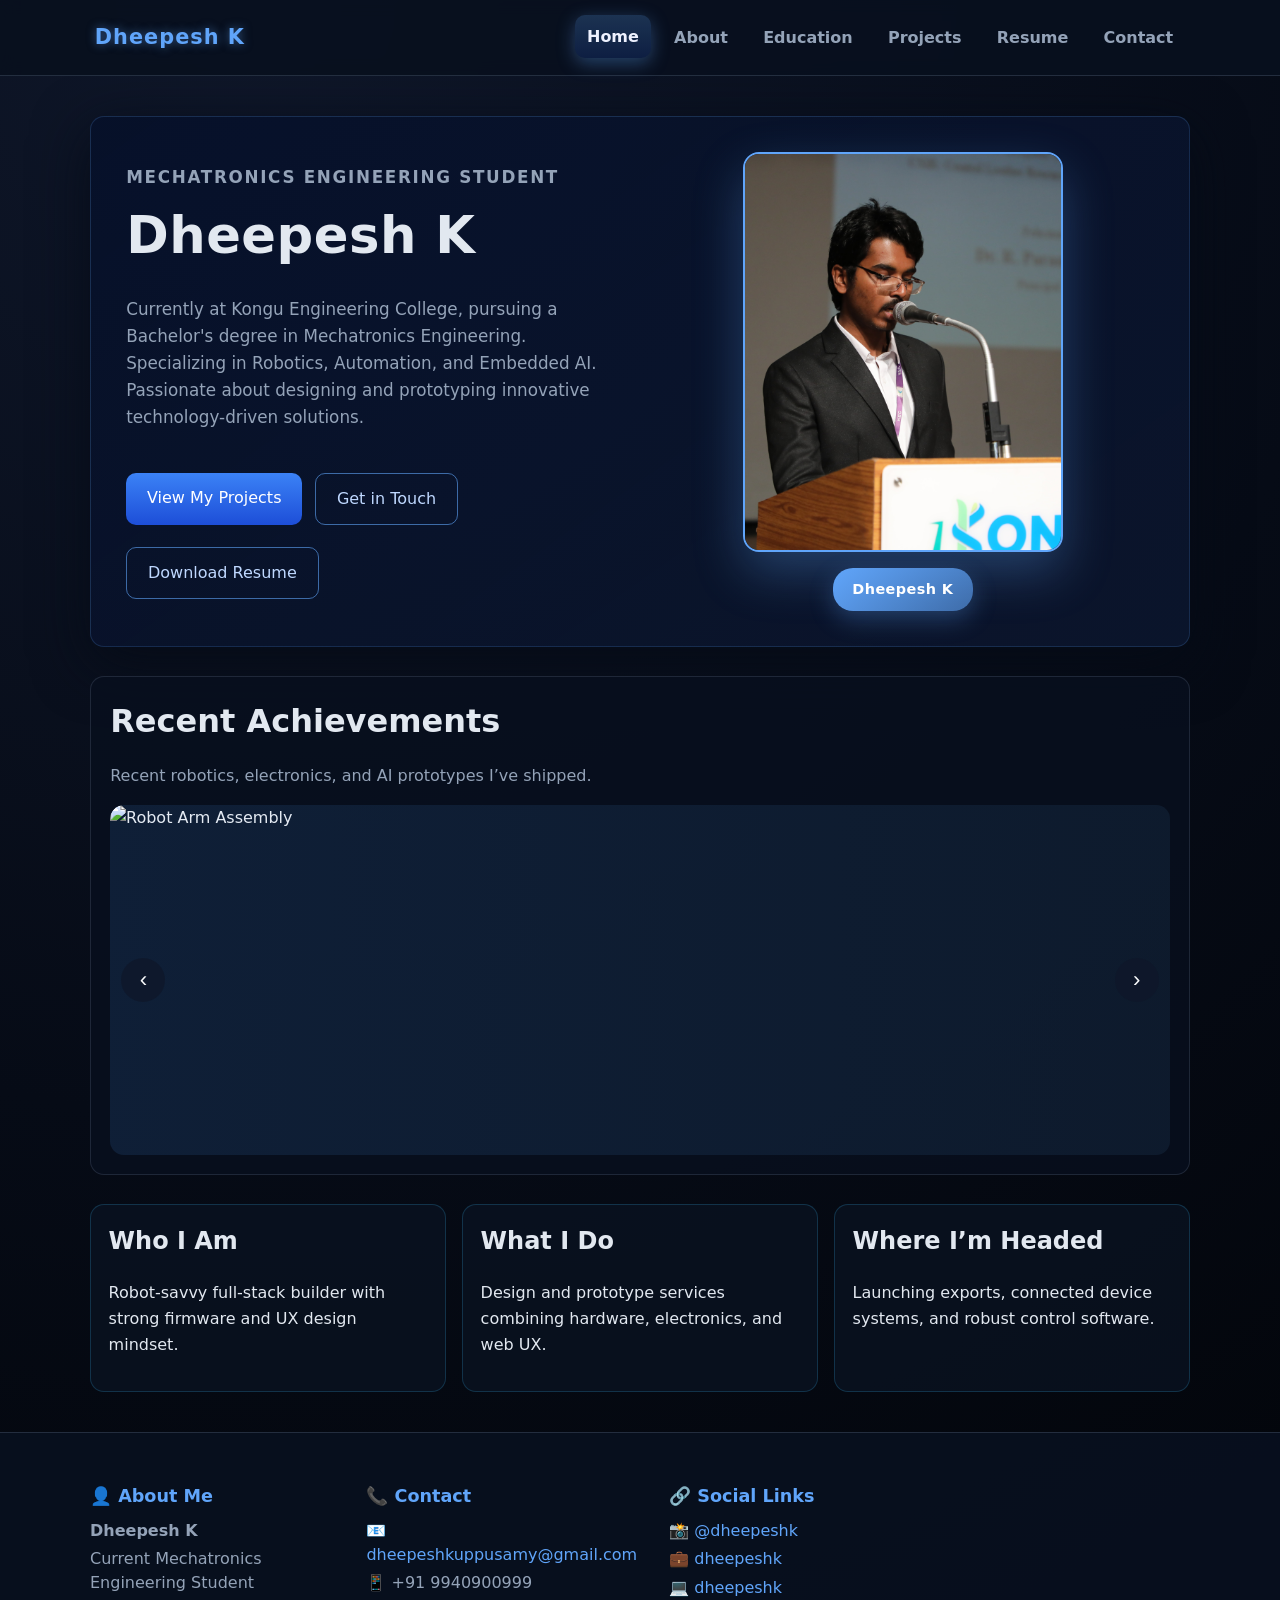
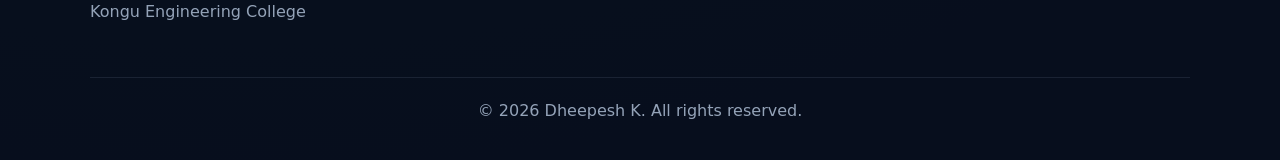
==== index.html @ c15b270b "First" ====
<!DOCTYPE html>
<html lang="en">
<head>
  <meta charset="UTF-8" />
  <meta name="viewport" content="width=device-width, initial-scale=1.0" />
  <title>Home | Dheepesh K</title>
  <link rel="stylesheet" href="css/style.css" />
</head>
<body>
  <div id="header-placeholder"></div>

  <main class="container page-content">
    <section class="hero hero-large">
      <div class="hero-content">
        <p class="kicker">Mechatronics Engineering Student</p>
        <h1>Dheepesh K</h1>
        <p>Currently at Kongu Engineering College, pursuing a Bachelor's degree in Mechatronics Engineering. Specializing in Robotics, Automation, and Embedded AI. Passionate about designing and prototyping innovative technology-driven solutions.</p>
        <div class="hero-actions">
          <a class="btn" href="projects.html">View My Projects</a>
          <a class="btn btn-outline" href="contact.html">Get in Touch</a>
          <a class="btn btn-outline" href="resume.html">Download Resume</a>
        </div>
      </div>
      <div class="hero-image">
        <div class="profile-wrapper">
          <img src="DP.JPEG" alt="Dheepesh K Profile Picture" class="profile-pic">
          <div class="profile-badge">Dheepesh K</div>
        </div>
      </div>
    </section>

    <section class="achievements">
      <div class="section-header">
        <h2>Recent Achievements</h2>
        <p>Recent robotics, electronics, and AI prototypes I’ve shipped.</p>
      </div>
      <div class="carousel-wrapper">
        <button class="carousel-btn prev" aria-label="Previous image">‹</button>
        <div class="carousel-track" id="carousel-track">
          <div class="carousel-slide"><img src="https://via.placeholder.com/900x500/1A202C/63B3ED?text=Robot+Arm+Assembly" alt="Robot Arm Assembly"></div>
          <div class="carousel-slide"><img src="https://via.placeholder.com/900x500/1A202C/63B3ED?text=Microcontroller+PCB" alt="Microcontroller PCB"></div>
          <div class="carousel-slide"><img src="https://via.placeholder.com/900x500/1A202C/63B3ED?text=Sensor+Hive+Network" alt="Sensor Hive Network"></div>
          <div class="carousel-slide"><img src="https://via.placeholder.com/900x500/1A202C/63B3ED?text=Autonomous+Drone" alt="Autonomous Drone"></div>
        </div>
        <button class="carousel-btn next" aria-label="Next image">›</button>
      </div>
    </section>

    <section class="highlights">
      <div class="card">
        <h2>Who I Am</h2>
        <p>Robot-savvy full-stack builder with strong firmware and UX design mindset.</p>
      </div>
      <div class="card">
        <h2>What I Do</h2>
        <p>Design and prototype services combining hardware, electronics, and web UX.</p>
      </div>
      <div class="card">
        <h2>Where I’m Headed</h2>
        <p>Launching exports, connected device systems, and robust control software.</p>
      </div>
    </section>
  </main>

  <div id="footer-placeholder"></div>

  <script src="js/script.js"></script>
</body>
</html>
---- css/style.css ----
:root {
  --bg: #060b16;
  --surface: #0f172a;
  --surface-light: #111c34;
  --text: #e2e8f0;
  --muted: #94a3b8;
  --border: #1e293b;
  --accent: #60a5fa;
  --accent-dark: #2563eb;
  --accent-soft: rgba(96, 165, 250, 0.2);
  --radius: 14px;
}

* {
  box-sizing: border-box;
}

body {
  margin: 0;
  font-family: 'Inter', system-ui, -apple-system, Segoe UI, Helvetica, Arial, sans-serif;
  background: radial-gradient(circle at 20% 0%, #0f172a 0%, #060b16 55%, #020408 100%);
  color: var(--text);
  line-height: 1.6;
}

a {
  text-decoration: none;
  color: inherit;
}

.container {
  width: min(1100px, 94vw);
  margin: 0 auto;
}

.site-header {
  background: rgba(8, 16, 31, 0.9);
  border-bottom: 1px solid rgba(100, 116, 139, 0.3);
  backdrop-filter: blur(8px);
  position: sticky;
  top: 0;
  z-index: 999;
}

.site-header .container {
  display: flex;
  align-items: center;
  justify-content: space-between;
  gap: 1rem;
  padding: 1rem 0.3rem;
}

.brand {
  font-weight: 900;
  letter-spacing: 0.05em;
  font-size: 1.3rem;
  color: var(--accent);
  text-shadow: 0 0 10px rgba(96, 165, 250, 0.5);
}

.nav {
  display: flex;
  gap: 0.7rem;
  align-items: center;
}

.nav a {
  padding: 0.55rem 0.75rem;
  border-radius: 10px;
  color: var(--muted);
  font-weight: 600;
  transition: transform 180ms ease, background 220ms ease, color 220ms ease;
}

.nav a:hover,
.nav a.active {
  color: #eef2ff;
  background: linear-gradient(180deg, rgba(96, 165, 250, 0.24), rgba(48, 113, 255, 0.16));
  transform: translateY(-1px);
  box-shadow: 0 5px 18px rgba(96, 165, 250, 0.35);
}

.menu-btn {
  background: rgba(148, 163, 184, 0.18);
  border: 1px solid rgba(100, 116, 139, 0.5);
  border-radius: 8px;
  font-size: 1.1rem;
  padding: 0.4rem 0.65rem;
  display: none;
  cursor: pointer;
  color: #e2e8f0;
}

.page-content {
  padding: 2.5rem 0;
}

.hero {
  display: grid;
  grid-template-columns: 1fr 1fr;
  gap: 1.5rem;
  background: linear-gradient(145deg, rgba(6, 16, 42, 0.9), rgba(12, 23, 47, 0.85));
  border: 1px solid rgba(96, 165, 250, 0.18);
  border-radius: var(--radius);
  padding: 2.2rem;
  box-shadow: 0 16px 55px rgba(6, 11, 22, 0.9);
}

.hero-content {
  display: flex;
  flex-direction: column;
  justify-content: center;
  gap: 1rem;
}

.kicker {
  color: var(--accent);
  letter-spacing: 0.1em;
  font-weight: 700;
  text-transform: uppercase;
  margin: 0;
}

.hero h1 {
  margin: 0;
  font-size: clamp(2rem, 4vw, 3.4rem);
  line-height: 1.1;
  letter-spacing: 0.01em;
}

.hero p {
  color: var(--muted);
  max-width: 65ch;
  font-size: 1.05rem;
}

.hero-actions {
  display: flex;
  gap: 0.8rem;
  flex-wrap: wrap;
}

.btn {
  display: inline-block;
  text-align: center;
  background: linear-gradient(180deg, #3b82f6, #1d4ed8);
  color: white;
  border: none;
  padding: 0.75rem 1.3rem;
  border-radius: 10px;
  cursor: pointer;
  margin-top: 0.6rem;
  transition: transform 200ms ease, box-shadow 220ms ease, filter 220ms ease;
}

.btn:hover {
  transform: translateY(-2px);
  box-shadow: 0 10px 25px rgba(59, 130, 246, 0.4);
}

.btn-outline {
  background: transparent;
  border: 1px solid rgba(96, 165, 250, 0.6);
  color: #bfd8ff;
}

.btn-outline:hover {
  box-shadow: 0 10px 25px rgba(96, 165, 250, 0.25);
}

.hero-meta {
  display: flex;
  align-items: center;
  justify-content: center;
}

.hero-image {
  display: flex;
  align-items: center;
  justify-content: center;
}

.profile-wrapper {
  position: relative;
  width: 100%;
  max-width: 320px;
  display: flex;
  flex-direction: column;
  align-items: center;
  gap: 1rem;
}

.profile-pic {
  width: 100%;
  aspect-ratio: 4 / 5;
  object-fit: cover;
  border-radius: 16px;
  border: 2px solid var(--accent);
  box-shadow: 0 20px 50px rgba(96, 165, 250, 0.3), inset 0 0 1px rgba(255, 255, 255, 0.1);
  transition: transform 300ms ease, filter 300ms ease;
}

.profile-pic:hover {
  transform: scale(1.01);
  filter: brightness(1.05);
}

.profile-badge {
  background: linear-gradient(135deg, var(--accent), rgba(96, 165, 250, 0.6));
  color: white;
  padding: 0.6rem 1.2rem;
  border-radius: 20px;
  font-weight: 600;
  font-size: 0.9rem;
  letter-spacing: 0.03em;
  box-shadow: 0 8px 24px rgba(96, 165, 250, 0.3);
  text-align: center;
}

.section-header {
  margin-bottom: 1rem;
}

.section-header h2 {
  margin: 0;
  font-size: clamp(1.5rem, 3vw, 2rem);
}

.section-header p {
  color: var(--muted);
}

.achievements {
  margin: 1.8rem 0;
  border-radius: var(--radius);
  background: rgba(8, 16, 31, 0.8);
  border: 1px solid rgba(100, 116, 139, 0.25);
  padding: 1.2rem;
}

.carousel-wrapper {
  position: relative;
  overflow: hidden;
  border-radius: var(--radius);
  background: linear-gradient(90deg, rgba(18, 38, 66, 0.7), rgba(19, 37, 59, 0.55));
}

.carousel-track {
  display: flex;
  transition: transform 0.6s ease;
  will-change: transform;
}

.carousel-slide {
  min-width: 100%;
  display: flex;
  justify-content: center;
  align-items: center;
}

.carousel-slide img {
  width: 100%;
  height: 350px;
  object-fit: cover;
  display: block;
  border-radius: var(--radius);
  filter: saturate(1.05) contrast(1.02);
}

.carousel-btn {
  position: absolute;
  top: 50%;
  transform: translateY(-50%);
  width: 44px;
  height: 44px;
  border-radius: 50%;
  border: none;
  background: rgba(15, 23, 42, 0.75);
  color: #f8fafc;
  font-size: 1.4rem;
  cursor: pointer;
  z-index: 2;
  transition: background 180ms ease;
}

.carousel-btn:hover {
  background: rgba(96, 165, 250, 0.85);
}

.carousel-btn.prev { left: 0.7rem; }
.carousel-btn.next { right: 0.7rem; }

.highlights {
  display: grid;
  grid-template-columns: repeat(3, minmax(0, 1fr));
  gap: 1rem;
}

.card,
.project-card,
.timeline article {
  background: rgba(10, 19, 34, 0.75);
  border: 1px solid rgba(56, 189, 248, 0.2);
  border-radius: var(--radius);
  padding: 1.1rem;
  transition: transform 200ms ease, box-shadow 220ms ease;
}

.card:hover,
.project-card:hover,
.timeline article:hover {
  transform: translateY(-4px);
  box-shadow: 0 12px 30px rgba(56, 189, 248, 0.24);
}

.card h2,
.project-card h3,
.timeline h3 {
  margin-top: 0;
  color: #e2e8f0;
}

.grid {
  display: grid;
  grid-template-columns: repeat(auto-fit, minmax(220px, 1fr));
  gap: 1rem;
}

.contact-form {
  display: grid;
  gap: 0.75rem;
  max-width: 540px;
}

.contact-form label {
  font-weight: 600;
}

.contact-form input,
.contact-form textarea {
  width: 100%;
  border: 1px solid rgba(100, 116, 139, 0.6);
  border-radius: 8px;
  padding: 0.75rem;
  font-size: 1rem;
  background: rgba(15, 23, 42, 0.8);
  color: #e2e8f0;
}

.contact-form input:focus,
.contact-form textarea:focus {
  outline: 2px solid rgba(96, 165, 250, 0.5);
}

.status {
  color: #34d399;
  font-weight: 700;
  margin-top: 0.4rem;
}

.site-footer {
  border-top: 1px solid rgba(100, 116, 139, 0.3);
  background: rgba(8, 16, 31, 0.92);
  padding: 2rem 0;
  color: var(--muted);
}

.footer-content {
  display: grid;
  grid-template-columns: repeat(4, 1fr);
  gap: 2rem;
  align-items: start;
}

.footer-section h3 {
  color: var(--accent);
  margin-bottom: 0.5rem;
  font-size: 1.1rem;
  font-weight: 600;
}

.footer-section p {
  margin: 0.3rem 0;
  line-height: 1.5;
}

.footer-section a {
  color: var(--accent);
  text-decoration: none;
  transition: color 200ms ease;
}

.footer-section a:hover {
  color: #dbeafe;
}

.copyright {
  grid-column: 1 / -1;
  text-align: center;
  margin-top: 1rem;
  border-top: 1px solid rgba(100, 116, 139, 0.2);
  padding-top: 1rem;
}

/* ===== RESUME SECTION STYLES ===== */

.resume-header {
  background: linear-gradient(135deg, rgba(6, 16, 42, 0.95), rgba(12, 23, 47, 0.9));
  border: 1px solid rgba(96, 165, 250, 0.2);
  border-radius: var(--radius);
  padding: 2.5rem;
  margin-bottom: 2rem;
  box-shadow: 0 16px 55px rgba(6, 11, 22, 0.7);
}

.resume-title {
  margin-bottom: 1.5rem;
}

.resume-title h1 {
  margin: 0;
  font-size: 2.8rem;
  background: linear-gradient(135deg, #bfd8ff, var(--accent));
  -webkit-background-clip: text;
  -webkit-text-fill-color: transparent;
  background-clip: text;
  letter-spacing: 0.02em;
}

.resume-subtitle {
  margin: 0.5rem 0 0 0;
  color: var(--accent);
  font-size: 1.1rem;
  font-weight: 600;
  letter-spacing: 0.05em;
}

.resume-contact {
  display: flex;
  flex-wrap: wrap;
  gap: 1.5rem;
}

.resume-contact a {
  color: var(--muted);
  font-weight: 500;
  transition: color 200ms ease;
  display: inline-flex;
  align-items: center;
  gap: 0.4rem;
}

.resume-contact a:hover {
  color: var(--accent);
}

.resume-section {
  background: rgba(10, 19, 34, 0.5);
  border: 1px solid rgba(96, 165, 250, 0.15);
  border-radius: var(--radius);
  padding: 2rem;
  margin-bottom: 2rem;
}

.resume-section-title {
  margin: 0 0 1.5rem 0;
  font-size: 1.6rem;
  color: #bfd8ff;
  border-bottom: 2px solid var(--accent);
  padding-bottom: 0.8rem;
  letter-spacing: 0.02em;
}

.resume-section > p {
  color: var(--muted);
  line-height: 1.8;
  margin: 0;
}

/* Skills Grid */
.skills-grid {
  display: grid;
  grid-template-columns: repeat(3, 1fr);
  gap: 1.5rem;
}

.skill-category {
  background: rgba(15, 23, 42, 0.6);
  border: 1px solid rgba(96, 165, 250, 0.2);
  border-radius: 12px;
  padding: 1.3rem;
  transition: transform 200ms ease, box-shadow 220ms ease;
}

.skill-category:hover {
  transform: translateY(-2px);
  box-shadow: 0 8px 20px rgba(96, 165, 250, 0.2);
}

.skill-category h3 {
  margin: 0 0 1rem 0;
  color: var(--accent);
  font-size: 1.1rem;
}

.skill-category ul {
  margin: 0;
  padding-left: 1.3rem;
  list-style: none;
  display: flex;
  flex-direction: column;
  gap: 0.6rem;
}

.skill-category li {
  color: var(--muted);
  padding-left: 0.5rem;
  position: relative;
}

.skill-category li:before {
  content: "▸";
  position: absolute;
  left: -1.2rem;
  color: var(--accent);
  font-weight: bold;
}

/* Timeline/Timeline Items */
.timeline-item {
  background: rgba(15, 23, 42, 0.5);
  border-left: 3px solid var(--accent);
  padding: 1.3rem;
  border-radius: 8px;
  margin-bottom: 1.3rem;
  transition: transform 200ms ease, box-shadow 220ms ease;
}

.timeline-item:hover {
  transform: translateX(4px);
  box-shadow: 0 8px 20px rgba(96, 165, 250, 0.15);
}

.timeline-header {
  display: flex;
  justify-content: space-between;
  align-items: baseline;
  gap: 1rem;
  margin-bottom: 0.5rem;
}

.timeline-header h3 {
  margin: 0;
  color: #e2e8f0;
  font-size: 1.15rem;
}

.timeline-date {
  color: var(--accent);
  font-weight: 600;
  font-size: 0.9rem;
  white-space: nowrap;
}

.timeline-org {
  color: var(--accent);
  font-weight: 600;
  margin: 0.3rem 0;
  font-size: 0.95rem;
}

.timeline-item p {
  color: var(--muted);
  margin: 0.5rem 0 0 0;
  line-height: 1.6;
}

/* Skills Matrix */
.skills-matrix {
  display: grid;
  grid-template-columns: 1fr;
  gap: 1rem;
}

.matrix-item {
  border-left: 4px solid var(--accent);
  padding: 1.2rem;
  background: rgba(15, 23, 42, 0.6);
  border-radius: 8px;
  transition: transform 200ms ease;
}

.matrix-item:hover {
  transform: translateX(4px);
}

.matrix-item.proficient {
  border-left-color: #34d399;
}

.matrix-item.intermediate {
  border-left-color: #fbbf24;
}

.matrix-item.beginner {
  border-left-color: #60a5fa;
}

.skill-level {
  font-weight: 700;
  font-size: 0.95rem;
  margin-bottom: 0.5rem;
  text-transform: uppercase;
  letter-spacing: 0.05em;
}

.matrix-item.proficient .skill-level {
  color: #34d399;
}

.matrix-item.intermediate .skill-level {
  color: #fbbf24;
}

.matrix-item.beginner .skill-level {
  color: #60a5fa;
}

.matrix-item p {
  margin: 0;
  color: var(--muted);
  font-size: 0.95rem;
}

/* Interests List */
.interests-list {
  display: grid;
  grid-template-columns: repeat(3, 1fr);
  gap: 1.5rem;
}

.interest-item {
  background: rgba(15, 23, 42, 0.6);
  border: 1px solid rgba(96, 165, 250, 0.2);
  border-radius: 12px;
  padding: 1.3rem;
  text-align: center;
  transition: transform 200ms ease, box-shadow 220ms ease;
}

.interest-item:hover {
  transform: translateY(-4px);
  box-shadow: 0 12px 30px rgba(96, 165, 250, 0.2);
}

.interest-item h3 {
  margin: 0 0 0.8rem 0;
  font-size: 1.1rem;
  color: #e2e8f0;
}

.interest-item p {
  margin: 0;
  color: var(--muted);
  font-size: 0.95rem;
  line-height: 1.6;
}

/* Resume Download Section */
.resume-download {
  text-align: center;
  background: linear-gradient(135deg, rgba(96, 165, 250, 0.1), rgba(96, 165, 250, 0.05));
  border: 1px solid rgba(96, 165, 250, 0.2);
  border-radius: var(--radius);
  padding: 2rem;
  margin-top: 2rem;
}

.resume-download p {
  margin: 0 0 1.5rem 0;
  font-size: 1.1rem;
  color: var(--muted);
}

.resume-actions {
  display: flex;
  gap: 1rem;
  justify-content: center;
  flex-wrap: wrap;
}

/* ===== PAGE COMMON STYLES ===== */

.page-header {
  background: linear-gradient(135deg, rgba(6, 16, 42, 0.95), rgba(12, 23, 47, 0.9));
  border: 1px solid rgba(96, 165, 250, 0.2);
  border-radius: var(--radius);
  padding: 2rem;
  margin-bottom: 2rem;
  text-align: center;
}

.page-header h1 {
  margin: 0 0 0.5rem 0;
  font-size: 2.2rem;
  background: linear-gradient(135deg, #bfd8ff, var(--accent));
  -webkit-background-clip: text;
  -webkit-text-fill-color: transparent;
  background-clip: text;
  letter-spacing: 0.02em;
}

.subtitle {
  margin: 0;
  color: var(--muted);
  font-size: 1rem;
  font-weight: 500;
}

/* Content Sections */
.content-section {
  background: rgba(10, 19, 34, 0.5);
  border: 1px solid rgba(96, 165, 250, 0.15);
  border-radius: var(--radius);
  padding: 2rem;
  margin-bottom: 2rem;
}

.content-section h2 {
  margin: 0 0 1.5rem 0;
  font-size: 1.6rem;
  color: #bfd8ff;
  border-bottom: 2px solid var(--accent);
  padding-bottom: 0.8rem;
}

.section-intro {
  display: flex;
  flex-direction: column;
  gap: 1rem;
}

.section-intro p {
  color: var(--muted);
  line-height: 1.8;
  margin: 0;
}

/* Values Grid */
.values-grid {
  display: grid;
  grid-template-columns: repeat(2, 1fr);
  gap: 1.5rem;
}

.value-card {
  background: rgba(15, 23, 42, 0.6);
  border: 1px solid rgba(96, 165, 250, 0.2);
  border-radius: 12px;
  padding: 1.5rem;
  text-align: center;
  transition: transform 200ms ease, box-shadow 220ms ease;
}

.value-card:hover {
  transform: translateY(-4px);
  box-shadow: 0 12px 30px rgba(96, 165, 250, 0.2);
}

.value-icon {
  font-size: 2.5rem;
  margin-bottom: 0.8rem;
}

.value-card h3 {
  margin: 0 0 0.6rem 0;
  color: #e2e8f0;
  font-size: 1.15rem;
}

.value-card p {
  margin: 0;
  color: var(--muted);
  line-height: 1.6;
  font-size: 0.95rem;
}

/* Expertise Grid */
.expertise-grid {
  display: grid;
  grid-template-columns: repeat(2, 1fr);
  gap: 1.5rem;
}

.expertise-item {
  background: rgba(15, 23, 42, 0.6);
  border: 1px solid rgba(96, 165, 250, 0.2);
  border-radius: 12px;
  padding: 1.5rem;
  transition: transform 200ms ease, box-shadow 220ms ease;
}

.expertise-item:hover {
  transform: translateY(-2px);
  box-shadow: 0 8px 20px rgba(96, 165, 250, 0.2);
}

.expertise-item h3 {
  margin: 0 0 1rem 0;
  color: var(--accent);
  font-size: 1.1rem;
}

.expertise-item ul {
  margin: 0;
  padding-left: 1.3rem;
  list-style: none;
  display: flex;
  flex-direction: column;
  gap: 0.6rem;
}

.expertise-item li {
  color: var(--muted);
  padding-left: 0.5rem;
  position: relative;
}

.expertise-item li:before {
  content: "▸";
  position: absolute;
  left: -1.2rem;
  color: var(--accent);
  font-weight: bold;
}

/* CTA Section */
.cta-section {
  background: linear-gradient(135deg, rgba(96, 165, 250, 0.1), rgba(96, 165, 250, 0.05));
  border: 1px solid rgba(96, 165, 250, 0.2);
  border-radius: var(--radius);
  padding: 2.5rem 2rem;
  text-align: center;
  margin-top: 2rem;
}

.cta-section h2 {
  margin: 0 0 1rem 0;
  font-size: 1.8rem;
  color: #bfd8ff;
}

.cta-section p {
  color: var(--muted);
  margin: 0 0 1.5rem 0;
  max-width: 60ch;
  margin-left: auto;
  margin-right: auto;
}

/* Learning Areas */
.learning-areas {
  display: grid;
  grid-template-columns: repeat(2, 1fr);
  gap: 1rem;
  margin-top: 1.5rem;
}

.learning-item {
  background: rgba(15, 23, 42, 0.6);
  border: 1px solid rgba(96, 165, 250, 0.2);
  border-radius: 12px;
  padding: 1.2rem;
  transition: transform 200ms ease, box-shadow 220ms ease;
}

.learning-item:hover {
  transform: translateY(-2px);
  box-shadow: 0 8px 20px rgba(96, 165, 250, 0.2);
}

.learning-item h4 {
  margin: 0 0 0.5rem 0;
  color: #e2e8f0;
  font-size: 1rem;
}

.learning-item p {
  margin: 0;
  color: var(--muted);
  font-size: 0.9rem;
}

/* Contact Styles */
.contact-container {
  display: grid;
  grid-template-columns: 2fr 1fr;
  gap: 2rem;
  margin-bottom: 2rem;
}

.contact-form-section {
  background: rgba(10, 19, 34, 0.5);
  border: 1px solid rgba(96, 165, 250, 0.15);
  border-radius: var(--radius);
  padding: 2rem;
}

.contact-form-section h2 {
  margin: 0 0 1.5rem 0;
  font-size: 1.4rem;
  color: #bfd8ff;
}

.form-group {
  display: flex;
  flex-direction: column;
  gap: 0.5rem;
  margin-bottom: 1rem;
}

.form-group label {
  font-weight: 600;
  color: #e2e8f0;
  font-size: 0.95rem;
}

.form-group input,
.form-group textarea {
  width: 100%;
  border: 1px solid rgba(100, 116, 139, 0.6);
  border-radius: 8px;
  padding: 0.75rem;
  font-size: 0.95rem;
  background: rgba(15, 23, 42, 0.8);
  color: #e2e8f0;
  font-family: inherit;
  transition: border-color 200ms ease, box-shadow 200ms ease;
}

.form-group input::placeholder,
.form-group textarea::placeholder {
  color: rgba(148, 163, 184, 0.5);
}

.form-group input:focus,
.form-group textarea:focus {
  outline: none;
  border-color: var(--accent);
  box-shadow: 0 0 0 3px rgba(96, 165, 250, 0.2);
}

.contact-info {
  display: flex;
  flex-direction: column;
  gap: 1.5rem;
}

.contact-info h2 {
  margin: 0 0 0.5rem 0;
  font-size: 1.4rem;
  color: #bfd8ff;
}

.contact-method {
  background: rgba(15, 23, 42, 0.6);
  border: 1px solid rgba(96, 165, 250, 0.2);
  border-radius: 12px;
  padding: 1.2rem;
  transition: transform 200ms ease, box-shadow 220ms ease;
}

.contact-method:hover {
  transform: translateY(-2px);
  box-shadow: 0 8px 20px rgba(96, 165, 250, 0.2);
}

.contact-method h3 {
  margin: 0 0 0.5rem 0;
  color: #e2e8f0;
  font-size: 1rem;
}

.contact-method p {
  margin: 0.3rem 0;
  color: var(--muted);
}

.contact-method a {
  color: var(--accent);
  text-decoration: none;
  transition: color 200ms ease;
}

.contact-method a:hover {
  color: #dbeafe;
}

.contact-desc {
  font-size: 0.85rem;
  color: rgba(148, 163, 184, 0.7) !important;
}

.availability-section {
  background: linear-gradient(135deg, rgba(52, 211, 153, 0.1), rgba(52, 211, 153, 0.05));
  border: 1px solid rgba(52, 211, 153, 0.3);
  border-radius: var(--radius);
  padding: 2rem;
}

.availability-section h2 {
  margin: 0 0 1.5rem 0;
  font-size: 1.4rem;
  color: #34d399;
}

.availability-info p {
  color: var(--muted);
  margin: 0.8rem 0;
  line-height: 1.6;
}

.availability-info strong {
  color: #e2e8f0;
}

/* Project Card Enhancements */
.project-header {
  display: flex;
  justify-content: space-between;
  align-items: baseline;
  gap: 1rem;
  margin-bottom: 0.8rem;
}

.project-header h3 {
  margin: 0;
  color: #e2e8f0;
  flex: 1;
}

.project-badge {
  background: linear-gradient(135deg, var(--accent), rgba(96, 165, 250, 0.6));
  color: white;
  padding: 0.3rem 0.8rem;
  border-radius: 20px;
  font-weight: 600;
  font-size: 0.8rem;
  white-space: nowrap;
  box-shadow: 0 4px 12px rgba(96, 165, 250, 0.3);
}

.project-desc {
  color: var(--muted);
  margin: 0.8rem 0;
  line-height: 1.6;
}

.project-tech {
  display: flex;
  flex-wrap: wrap;
  gap: 0.6rem;
  margin-top: 1rem;
}

.tech-tag {
  background: rgba(96, 165, 250, 0.15);
  color: #bfd8ff;
  padding: 0.4rem 0.8rem;
  border-radius: 20px;
  font-size: 0.8rem;
  font-weight: 500;
  border: 1px solid rgba(96, 165, 250, 0.3);
  transition: all 200ms ease;
}

.tech-tag:hover {
  background: rgba(96, 165, 250, 0.25);
  border-color: var(--accent);
}

.projects-cta {
  background: linear-gradient(135deg, rgba(96, 165, 250, 0.1), rgba(96, 165, 250, 0.05));
  border: 1px solid rgba(96, 165, 250, 0.2);
  border-radius: var(--radius);
  padding: 2rem;
  text-align: center;
  margin-top: 2rem;
}

.projects-cta h2 {
  margin: 0 0 0.8rem 0;
  font-size: 1.6rem;
  color: #bfd8ff;
}

.projects-cta p {
  color: var(--muted);
  margin: 0 0 1.5rem 0;
}





@media (max-width: 900px) {
  .footer-content {
    grid-template-columns: repeat(2, 1fr);
    gap: 1.5rem;
  }

  .copyright {
    grid-column: 1 / -1;
  }
}

@media (max-width: 700px) {
  .footer-content {
    grid-template-columns: 1fr;
    gap: 1rem;
  }

  .site-footer {
    padding: 1.5rem 0;
  }
}

@media (max-width: 900px) {
  .highlights {
    grid-template-columns: 1fr 1fr;
  }

  .hero {
    grid-template-columns: 1fr;
  }

  .hero-image {
    display: none;
  }
}

@media (max-width: 700px) {
  .site-header .container {
    flex-wrap: wrap;
  }

  .nav {
    flex-direction: column;
    width: 100%;
    display: none;
  }

  .nav.show {
    display: flex;
  }

  .menu-btn {
    display: inline-flex;
  }

  .highlights,
  .grid {
    grid-template-columns: 1fr;
  }

  .hero,
  .page-content {
    padding: 1rem 0;
  }

  .carousel-slide img {
    height: 230px;
  }

  /* Resume Responsive */
  .resume-header {
    padding: 1.5rem;
  }

  .resume-title h1 {
    font-size: 1.8rem;
  }

  .resume-contact {
    flex-direction: column;
    gap: 0.8rem;
  }

  .resume-section {
    padding: 1.5rem;
    margin-bottom: 1.5rem;
  }

  .resume-section-title {
    font-size: 1.3rem;
  }

  .skills-grid,
  .interests-list {
    grid-template-columns: 1fr;
  }

  .timeline-header {
    flex-direction: column;
    align-items: flex-start;
  }

  .resume-actions {
    flex-direction: column;
  }

  .resume-actions .btn {
    width: 100%;
  }
}

/* Additional Responsive Styles */
@media (max-width: 900px) {
  .contact-container {
    grid-template-columns: 1fr;
  }

  .values-grid,
  .expertise-grid,
  .learning-areas {
    grid-template-columns: 1fr;
  }

  .page-header h1 {
    font-size: 1.8rem;
  }

  .resume-title h1 {
    font-size: 2rem;
  }

  .resume-contact {
    gap: 1rem;
  }
}

@media (max-width: 700px) {
  .page-header {
    padding: 1.5rem;
    margin-bottom: 1.5rem;
  }

  .page-header h1 {
    font-size: 1.5rem;
  }

  .subtitle {
    font-size: 0.9rem;
  }

  .content-section {
    padding: 1.5rem;
    margin-bottom: 1.5rem;
  }

  .resume-form-section {
    padding: 1.5rem;
  }

  .learn-item,
  .value-card,
  .expertise-item,
  .interest-item {
    padding: 1.2rem;
  }

  .form-group input,
  .form-group textarea {
    font-size: 16px;
  }

  .resume-actions {
    flex-direction: column;
  }

  .cta-section,
  .projects-cta,
  .availability-section {
    padding: 1.5rem 1rem;
  }

  .resume-section-title {
    font-size: 1.2rem;
  }
}
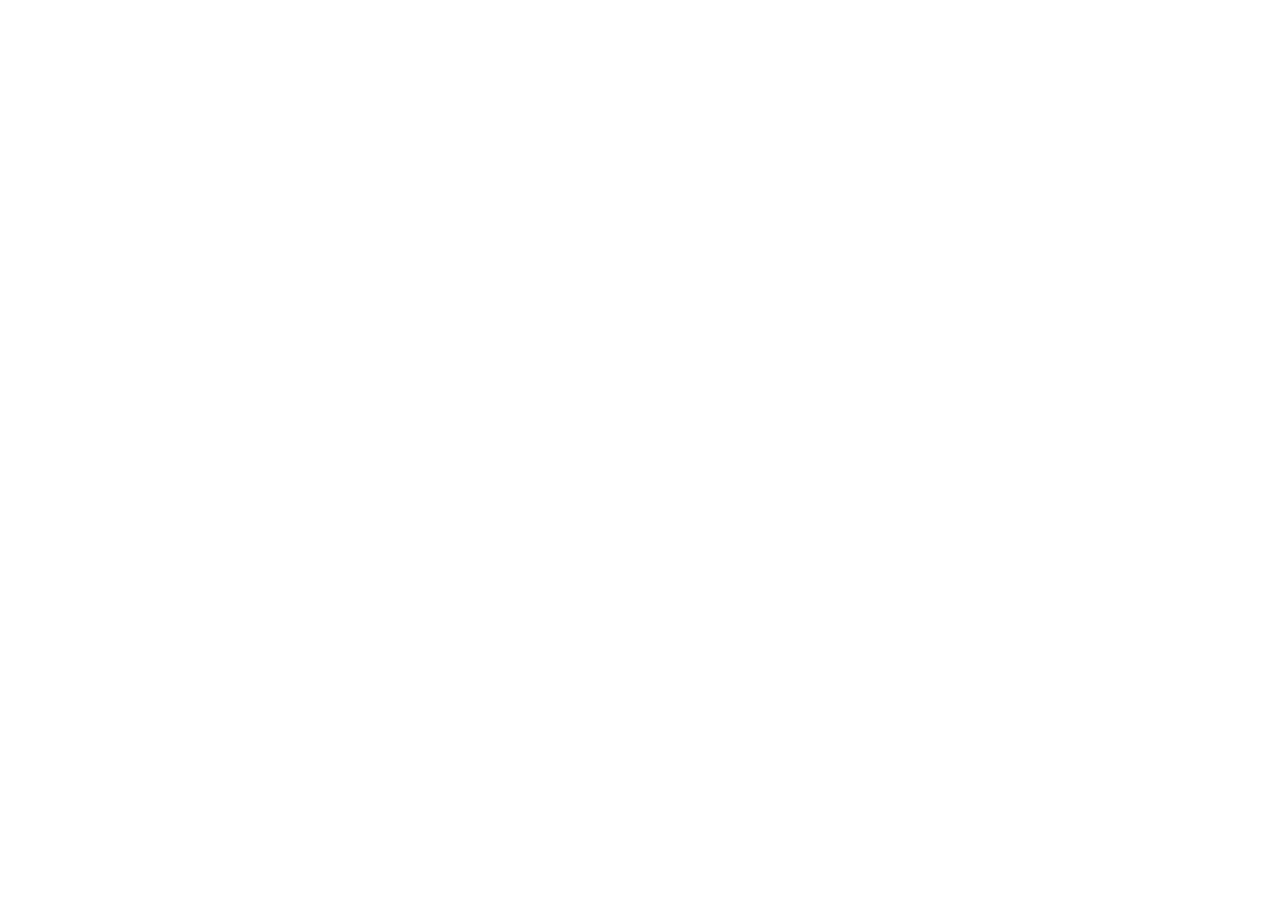
==== commit 491b06b4: "Major Change" ====
--- a/index.html
+++ b/index.html
@@ -1,69 +1,13 @@
-<!DOCTYPE html>
+<!doctype html>
 <html lang="en">
-<head>
-  <meta charset="UTF-8" />
-  <meta name="viewport" content="width=device-width, initial-scale=1.0" />
-  <title>Home | Dheepesh K</title>
-  <link rel="stylesheet" href="css/style.css" />
-</head>
-<body>
-  <div id="header-placeholder"></div>
+  <head>
+    <meta charset="UTF-8" />
+    <meta name="viewport" content="width=device-width, initial-scale=1.0" />
+    <title>Dheepesh K | Personal web portfolio</title>
+  </head>
+  <body>
+    <div id="root"></div>
+    <script type="module" src="/src/main.tsx"></script>
+  </body>
+</html>
 
-  <main class="container page-content">
-    <section class="hero hero-large">
-      <div class="hero-content">
-        <p class="kicker">Mechatronics Engineering Student</p>
-        <h1>Dheepesh K</h1>
-        <p>Currently at Kongu Engineering College, pursuing a Bachelor's degree in Mechatronics Engineering. Specializing in Robotics, Automation, and Embedded AI. Passionate about designing and prototyping innovative technology-driven solutions.</p>
-        <div class="hero-actions">
-          <a class="btn" href="projects.html">View My Projects</a>
-          <a class="btn btn-outline" href="contact.html">Get in Touch</a>
-          <a class="btn btn-outline" href="resume.html">Download Resume</a>
-        </div>
-      </div>
-      <div class="hero-image">
-        <div class="profile-wrapper">
-          <img src="DP.JPEG" alt="Dheepesh K Profile Picture" class="profile-pic">
-          <div class="profile-badge">Dheepesh K</div>
-        </div>
-      </div>
-    </section>
-
-    <section class="achievements">
-      <div class="section-header">
-        <h2>Recent Achievements</h2>
-        <p>Recent robotics, electronics, and AI prototypes I’ve shipped.</p>
-      </div>
-      <div class="carousel-wrapper">
-        <button class="carousel-btn prev" aria-label="Previous image">‹</button>
-        <div class="carousel-track" id="carousel-track">
-          <div class="carousel-slide"><img src="https://via.placeholder.com/900x500/1A202C/63B3ED?text=Robot+Arm+Assembly" alt="Robot Arm Assembly"></div>
-          <div class="carousel-slide"><img src="https://via.placeholder.com/900x500/1A202C/63B3ED?text=Microcontroller+PCB" alt="Microcontroller PCB"></div>
-          <div class="carousel-slide"><img src="https://via.placeholder.com/900x500/1A202C/63B3ED?text=Sensor+Hive+Network" alt="Sensor Hive Network"></div>
-          <div class="carousel-slide"><img src="https://via.placeholder.com/900x500/1A202C/63B3ED?text=Autonomous+Drone" alt="Autonomous Drone"></div>
-        </div>
-        <button class="carousel-btn next" aria-label="Next image">›</button>
-      </div>
-    </section>
-
-    <section class="highlights">
-      <div class="card">
-        <h2>Who I Am</h2>
-        <p>Robot-savvy full-stack builder with strong firmware and UX design mindset.</p>
-      </div>
-      <div class="card">
-        <h2>What I Do</h2>
-        <p>Design and prototype services combining hardware, electronics, and web UX.</p>
-      </div>
-      <div class="card">
-        <h2>Where I’m Headed</h2>
-        <p>Launching exports, connected device systems, and robust control software.</p>
-      </div>
-    </section>
-  </main>
-
-  <div id="footer-placeholder"></div>
-
-  <script src="js/script.js"></script>
-</body>
-</html>
